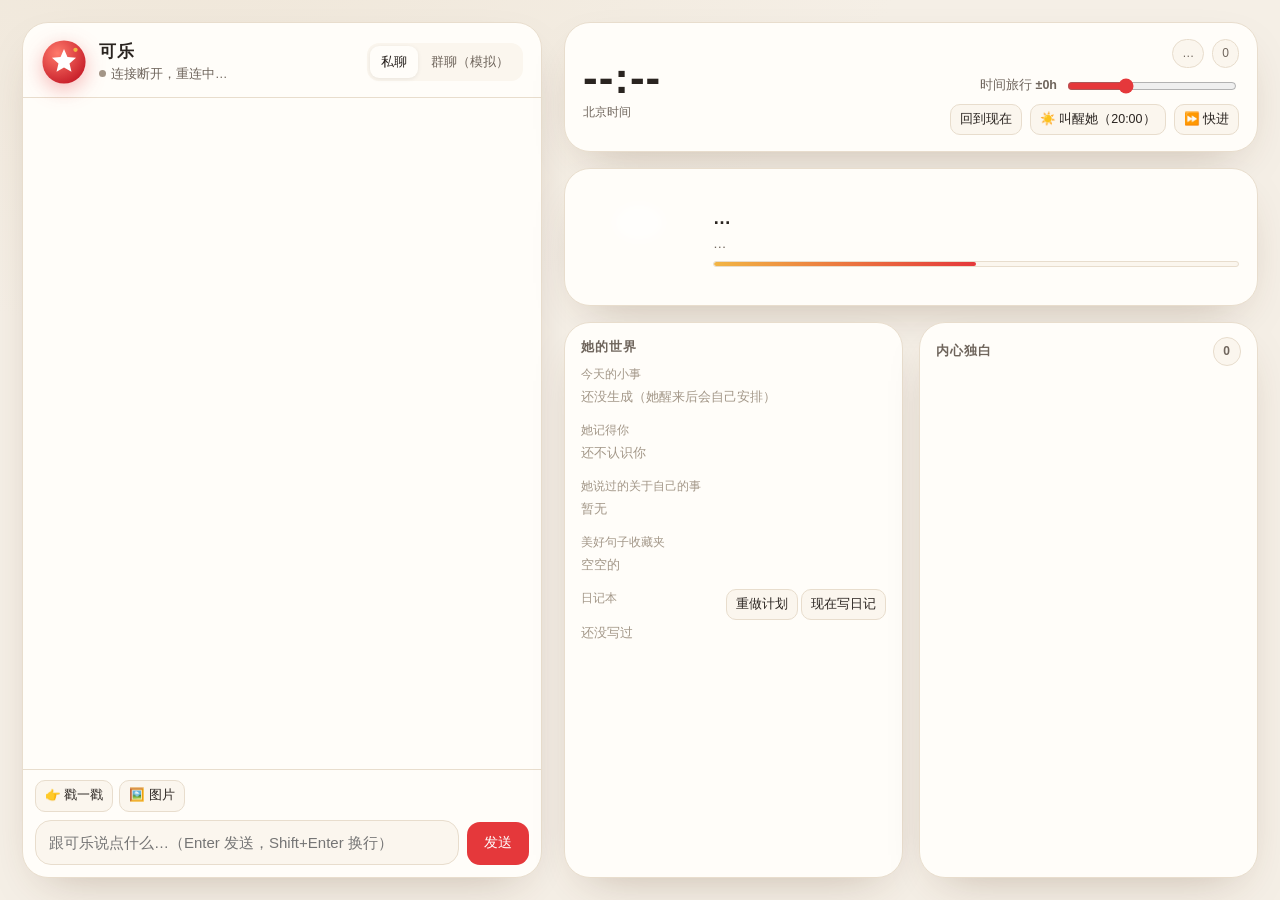
==== src/anima/web/static/index.html @ 24334f31 "DeepSeek as her default brain, a 模型提供商 panel, and the 考考她 persona exam Providers - catalog of 17 pre" ====
<!doctype html>
<html lang="zh-CN">
<head>
<meta charset="utf-8">
<meta name="viewport" content="width=device-width, initial-scale=1">
<title>可乐 · Anima</title>
<link rel="icon" href="data:image/svg+xml,%3Csvg xmlns='http://www.w3.org/2000/svg' viewBox='0 0 64 64'%3E%3Ccircle cx='32' cy='32' r='30' fill='%23e5383b'/%3E%3Cpath d='M32 15l4.6 10.6 11.4 1-8.7 7.6 2.7 11.3L32 39.6l-10 5.9 2.7-11.3-8.7-7.6 11.4-1z' fill='%23fff'/%3E%3C/svg%3E">
<style>
:root {
  --bg: #f5efe6; --bg2: #efe6d8; --panel: #fffdf9; --panel2: #fbf6ee; --ink: #2a2420; --ink2: #6f655c; --ink3: #a39788;
  --line: #e8ddcd; --cola: #e5383b; --cola2: #ff6b5b; --gold: #f2b544; --mint: #3fb68b; --sky: #5b7cfa;
  --her: #ffffff; --her-ink: #2a2420; --shadow: 0 18px 50px -24px rgba(80, 50, 20, .35);
  --mono: ui-monospace, "SF Mono", Menlo, monospace;
}
body.night {
  --bg: #0b0f22; --bg2: #11173a; --panel: #141a3a; --panel2: #1a2148; --ink: #eef0ff; --ink2: #aab0d6; --ink3: #6f76a8;
  --line: #262f5e; --her: #1f2754; --her-ink: #eef0ff; --shadow: 0 18px 60px -20px rgba(0, 0, 0, .7);
}
* { box-sizing: border-box; }
html, body { margin: 0; height: 100%; }
body {
  font: 15px/1.55 -apple-system, BlinkMacSystemFont, "PingFang SC", "Hiragino Sans GB", "Noto Sans SC", "Segoe UI", sans-serif;
  color: var(--ink); background: radial-gradient(1200px 700px at 15% -10%, var(--bg2), transparent 60%), var(--bg);
  transition: background .8s, color .4s; overflow: hidden;
}
#stars { position: fixed; inset: 0; pointer-events: none; opacity: 0; transition: opacity 1.2s; }
body.night #stars { opacity: 1; }
.star { position: absolute; width: 2px; height: 2px; border-radius: 50%; background: #fff; animation: twinkle 3.5s infinite ease-in-out; }
@keyframes twinkle { 0%, 100% { opacity: .15 } 50% { opacity: .9 } }

.app { position: relative; display: grid; grid-template-columns: minmax(360px, 520px) minmax(320px, 1fr); gap: 22px; height: 100%; padding: 22px; max-width: 1280px; margin: 0 auto; }
.card { background: var(--panel); border: 1px solid var(--line); border-radius: 26px; box-shadow: var(--shadow); transition: background .8s, border-color .8s; }

/* chat column */
.chat { display: flex; flex-direction: column; min-height: 0; overflow: hidden; }
.chat-head { display: flex; align-items: center; gap: 12px; padding: 16px 18px 12px; border-bottom: 1px solid var(--line); }
.avatar { position: relative; width: 46px; height: 46px; flex: none; }
.avatar svg { width: 100%; height: 100%; filter: drop-shadow(0 6px 10px rgba(229, 56, 59, .35)); }
.avatar .zzz { position: absolute; right: -10px; top: -12px; font-size: 13px; color: var(--ink3); display: none; animation: float 2.4s infinite; }
body.asleep .avatar .zzz { display: block; }
body.asleep .avatar svg { filter: grayscale(.4) brightness(.85); }
@keyframes float { 0% { transform: translateY(4px); opacity: 0 } 40% { opacity: 1 } 100% { transform: translateY(-8px); opacity: 0 } }
.wiggle { animation: wiggle .5s 2; }
@keyframes wiggle { 0%, 100% { transform: rotate(0) } 25% { transform: rotate(-12deg) } 75% { transform: rotate(12deg) } }
.who { flex: 1; min-width: 0; }
.who b { font-size: 17px; letter-spacing: .5px; }
.who small { display: block; color: var(--ink2); font-size: 12.5px; white-space: nowrap; overflow: hidden; text-overflow: ellipsis; }
.dot { display: inline-block; width: 7px; height: 7px; border-radius: 50%; margin-right: 5px; vertical-align: 1px; background: var(--mint); }
.dot.busy { background: var(--gold); } .dot.away { background: var(--ink3); } .dot.asleep { background: var(--sky); }
.tabs { display: flex; background: var(--panel2); border-radius: 12px; padding: 3px; gap: 2px; }
.tabs button { border: 0; background: transparent; color: var(--ink2); padding: 6px 11px; border-radius: 9px; font: inherit; font-size: 13px; cursor: pointer; }
.tabs button.on { background: var(--panel); color: var(--ink); box-shadow: 0 1px 4px rgba(0,0,0,.08); }

.msgs { flex: 1; overflow-y: auto; padding: 18px 16px 8px; scroll-behavior: smooth; }
.row { display: flex; margin: 3px 0; align-items: flex-end; gap: 8px; animation: pop .22s ease-out; }
@keyframes pop { from { transform: translateY(6px) scale(.98); opacity: 0 } to { transform: none; opacity: 1 } }
.row.me { justify-content: flex-end; }
.bubble { max-width: 78%; padding: 9px 13px; border-radius: 18px; white-space: pre-wrap; word-break: break-word; }
.row.her .bubble { background: var(--her); color: var(--her-ink); border: 1px solid var(--line); border-bottom-left-radius: 6px; }
.row.me .bubble { background: linear-gradient(135deg, var(--cola2), var(--cola)); color: #fff; border-bottom-right-radius: 6px; }
.bubble.sticker { background: none !important; border: 0 !important; font-size: 40px; line-height: 1.1; padding: 0 4px; }
.bubble .stk { font-size: 20px; margin-left: 2px; }
.bubble img { max-width: 220px; border-radius: 12px; display: block; margin-top: 4px; }
.speaker { font-size: 11.5px; color: var(--ink3); margin: 10px 4px 1px; text-align: right; }
.speaker.left { text-align: left; }
.voice { display: inline-flex; align-items: center; gap: 8px; cursor: pointer; user-select: none; }
.voice i { font-style: normal; display: inline-flex; gap: 2px; align-items: center; }
.voice i b { width: 3px; border-radius: 2px; background: currentColor; opacity: .6; }
.voice.playing i b { animation: eq .8s infinite ease-in-out; }
@keyframes eq { 50% { transform: scaleY(.4) } }
.voice small { opacity: .7; }
.sys { text-align: center; color: var(--ink3); font-size: 12px; margin: 10px 0; }
.sys.quiet { opacity: .75; font-style: italic; }
.read { text-align: right; font-size: 11px; color: var(--ink3); margin: 1px 4px 6px; }
.typing { display: none; padding: 0 16px 6px; }
.typing.on { display: flex; }
.typing .bubble { display: inline-flex; gap: 4px; padding: 12px 14px; }
.typing span { width: 7px; height: 7px; border-radius: 50%; background: var(--ink3); animation: bounce 1.2s infinite; }
.typing span:nth-child(2) { animation-delay: .15s } .typing span:nth-child(3) { animation-delay: .3s }
@keyframes bounce { 0%, 60%, 100% { transform: none; opacity: .5 } 30% { transform: translateY(-5px); opacity: 1 } }

.composer { border-top: 1px solid var(--line); padding: 10px 12px 12px; display: grid; gap: 8px; }
.composer .line { display: flex; gap: 8px; align-items: flex-end; }
textarea { flex: 1; resize: none; border: 1px solid var(--line); background: var(--panel2); color: var(--ink); border-radius: 16px; padding: 10px 13px; font: inherit; max-height: 120px; outline: none; }
textarea:focus { border-color: var(--cola); }
.btn { border: 1px solid var(--line); background: var(--panel2); color: var(--ink); border-radius: 13px; padding: 8px 12px; font: inherit; font-size: 13.5px; cursor: pointer; white-space: nowrap; transition: transform .1s, background .2s; }
.btn:hover { background: var(--bg2); } .btn:active { transform: scale(.96); }
.btn.primary { background: var(--cola); color: #fff; border-color: transparent; padding: 10px 16px; }
.btn.primary:hover { background: #d42f32; }
.btn.small { padding: 5px 9px; font-size: 12.5px; border-radius: 10px; }
.tools { display: flex; gap: 6px; align-items: center; flex-wrap: wrap; }
.tools input[type=text] { width: 92px; border: 1px solid var(--line); background: var(--panel2); color: var(--ink); border-radius: 10px; padding: 5px 9px; font: inherit; font-size: 12.5px; }
.preview { font-size: 12px; color: var(--ink2); }

/* inner world column */
.inner { display: grid; grid-template-rows: auto auto 1fr; gap: 16px; min-height: 0; }
.top { padding: 16px 18px; display: grid; grid-template-columns: auto 1fr; gap: 6px 18px; align-items: center; }
.clock { font: 600 44px/1 -apple-system, "SF Pro Display", sans-serif; letter-spacing: 1px; font-variant-numeric: tabular-nums; }
.clock small { display: block; font-size: 12px; font-weight: 400; color: var(--ink2); letter-spacing: 0; margin-top: 6px; }
.controls { display: grid; gap: 8px; justify-items: end; }
.controls .r { display: flex; gap: 8px; align-items: center; flex-wrap: wrap; justify-content: flex-end; }
input[type=range] { width: 170px; accent-color: var(--cola); }
.badge { font-size: 12px; padding: 4px 9px; border-radius: 999px; background: var(--panel2); border: 1px solid var(--line); color: var(--ink2); text-decoration: none; }
a.badge:hover { border-color: var(--cola); color: var(--ink); }
.badge.warn { color: #b25e00; border-color: #f1c58a; background: #fff4e0; }
body.night .badge.warn { color: #ffc56b; background: #3a2a10; border-color: #6a4a1a; }

.soul { padding: 16px 18px; display: grid; grid-template-columns: 112px 1fr; gap: 18px; align-items: center; }
.orb { width: 104px; height: 104px; border-radius: 50%; position: relative; animation: breathe 3s infinite ease-in-out; }
.orb::after { content: ""; position: absolute; inset: 18% 22% 46% 30%; border-radius: 50%; background: rgba(255,255,255,.55); filter: blur(6px); }
@keyframes breathe { 50% { transform: scale(1.05); } }
.facts h3 { margin: 0 0 2px; font-size: 18px; }
.facts p { margin: 2px 0; color: var(--ink2); font-size: 13.5px; }
.meter { height: 6px; background: var(--panel2); border-radius: 99px; overflow: hidden; margin: 6px 0 2px; border: 1px solid var(--line); }
.meter b { display: block; height: 100%; background: linear-gradient(90deg, var(--gold), var(--cola)); border-radius: 99px; transition: width .6s; }

.deep { display: grid; grid-template-columns: 1fr 1fr; gap: 16px; min-height: 0; }
.pane { padding: 14px 16px; min-height: 0; display: flex; flex-direction: column; }
.pane h4 { margin: 0 0 8px; font-size: 13px; letter-spacing: 1px; color: var(--ink2); font-weight: 600; display: flex; justify-content: space-between; align-items: center; }
.scroll { overflow-y: auto; min-height: 0; flex: 1; }
.section { margin-bottom: 14px; }
.section .label { font-size: 12px; color: var(--ink3); margin-bottom: 4px; }
.chips { display: flex; flex-wrap: wrap; gap: 6px; }
.chip { font-size: 12.5px; padding: 4px 9px; border-radius: 10px; background: var(--panel2); border: 1px solid var(--line); }
.empty { color: var(--ink3); font-size: 12.5px; }
.diary { font-size: 13px; color: var(--ink2); white-space: pre-wrap; border-left: 2px solid var(--gold); padding: 2px 0 2px 10px; margin: 6px 0 12px; }
.diary b { color: var(--ink); font-weight: 600; display: block; font-size: 12px; margin-bottom: 2px; }
.log { font: 12px/1.5 var(--mono); }
.log .e { padding: 5px 0; border-bottom: 1px dashed var(--line); color: var(--ink2); word-break: break-word; }
.log .e time { color: var(--ink3); margin-right: 6px; }
.log .e.reply { color: var(--ink); } .log .e.error { color: var(--cola); } .log .e.tool { color: var(--sky); }
.log details summary { cursor: pointer; } .log pre { white-space: pre-wrap; margin: 6px 0 0; padding: 8px; background: var(--panel2); border-radius: 8px; font-size: 11.5px; }

@media (max-width: 900px) {
  body { overflow: auto; }
  .app { grid-template-columns: 1fr; height: auto; padding: 16px; }
  .chat { height: 78vh; }
  .deep { grid-template-columns: 1fr; }
  .pane { max-height: 60vh; }
  .top { grid-template-columns: 1fr; } .controls { justify-items: start; } .controls .r { justify-content: flex-start; }
}
</style>
</head>
<body>
<div id="stars"></div>
<div class="app">
  <section class="card chat">
    <header class="chat-head">
      <div class="avatar" id="avatar">
        <svg viewBox="0 0 64 64" aria-hidden="true">
          <defs><radialGradient id="g" cx="35%" cy="30%" r="75%"><stop offset="0" stop-color="#ff7a6b"/><stop offset="1" stop-color="#c81f2a"/></radialGradient></defs>
          <circle cx="32" cy="32" r="30" fill="url(#g)"/>
          <path d="M32 14l4.8 11 11.9 1.1-9 7.9 2.7 11.7L32 39.6l-10.4 6.1 2.7-11.7-9-7.9 11.9-1.1z" fill="#fff"/>
          <circle cx="48" cy="15" r="3" fill="#f2b544"/>
        </svg>
        <span class="zzz">z z</span>
      </div>
      <div class="who"><b id="herName">可乐</b><small id="status"><span class="dot"></span>连接中…</small></div>
      <div class="tabs"><button id="tabPrivate" class="on">私聊</button><button id="tabGroup">群聊（模拟）</button></div>
    </header>
    <div class="msgs" id="msgs"></div>
    <div class="typing" id="typing"><div class="bubble" style="background:var(--her);border:1px solid var(--line)"><span></span><span></span><span></span></div></div>
    <div class="composer">
      <div class="tools">
        <button class="btn small" id="poke" title="戳一戳">👉 戳一戳</button>
        <label class="btn small" title="发一张图">🖼️ 图片<input type="file" id="file" accept="image/*" hidden></label>
        <span id="speakerBox" style="display:none">以 <input type="text" id="speaker" value="小鱼"> 的身份说话</span>
        <span class="preview" id="preview"></span>
      </div>
      <div class="line">
        <textarea id="input" rows="1" placeholder="跟可乐说点什么…（Enter 发送，Shift+Enter 换行）"></textarea>
        <button class="btn primary" id="send">发送</button>
      </div>
    </div>
  </section>

  <section class="inner">
    <div class="card top">
      <div class="clock" id="clock">--:--<small id="date">北京时间</small></div>
      <div class="controls">
        <div class="r"><a class="badge" id="model" href="/providers" title="模型提供商">…</a><span class="badge" id="cost">0</span></div>
        <div class="r">
          <label style="font-size:12.5px;color:var(--ink2)">时间旅行 <b id="offLabel">±0h</b></label>
          <input type="range" id="offset" min="-12" max="24" step="0.5" value="0">
        </div>
        <div class="r">
          <button class="btn small" id="now">回到现在</button>
          <button class="btn small" id="wake">☀️ 叫醒她（20:00）</button>
          <button class="btn small" id="fast">⏩ 快进</button>
        </div>
      </div>
    </div>

    <div class="card soul">
      <div class="orb" id="orb"></div>
      <div class="facts">
        <h3 id="moodLabel">…</h3>
        <p id="activity">…</p>
        <div class="meter"><b id="energy" style="width:50%"></b></div>
        <p style="font-size:12px" id="moodText"></p>
      </div>
    </div>

    <div class="deep">
      <div class="card pane">
        <h4>她的世界</h4>
        <div class="scroll">
          <div class="section"><div class="label">今天的小事</div><div id="plan" class="empty">还没生成（她醒来后会自己安排）</div></div>
          <div class="section"><div class="label">她记得你</div><div id="you" class="chips"><span class="empty">还不认识你</span></div></div>
          <div class="section"><div class="label">她说过的关于自己的事</div><div id="selfFacts" class="chips"><span class="empty">暂无</span></div></div>
          <div class="section"><div class="label">美好句子收藏夹</div><div id="treasures" class="empty">空空的</div></div>
          <div class="section"><div class="label" style="display:flex;justify-content:space-between">日记本 <span><button class="btn small" id="plan-btn">重做计划</button> <button class="btn small" id="diary-btn">现在写日记</button></span></div><div id="diaries" class="empty">还没写过</div></div>
        </div>
      </div>
      <div class="card pane">
        <h4>内心独白 <span class="badge" id="traceCount">0</span></h4>
        <div class="scroll log" id="log"></div>
      </div>
    </div>
  </section>
</div>

<script>
const $ = (id) => document.getElementById(id);
const S = { ws: null, state: null, chats: {}, mode: "private", msgs: {}, typing: {}, read: {}, image: null, traces: 0 };
const AV = { active: "在线", busy: "在忙", away: "不在手机旁", asleep: "睡着了" };

// starfield for the night theme
(() => { const box = $("stars"); for (let i = 0; i < 90; i++) { const s = document.createElement("i"); s.className = "star";
  s.style.left = Math.random() * 100 + "%"; s.style.top = Math.random() * 100 + "%"; s.style.animationDelay = (Math.random() * 3.5) + "s";
  if (Math.random() < .15) { s.style.width = s.style.height = "3px"; } box.appendChild(s); } })();

const chatKey = () => S.chats[S.mode];
const list = (key) => (S.msgs[key] = S.msgs[key] || []);
const esc = (t) => (t ?? "").replace(/[&<>]/g, (c) => ({ "&": "&amp;", "<": "&lt;", ">": "&gt;" }[c]));
const clock = (ts) => new Date(ts * 1000).toLocaleTimeString("zh-CN", { hour: "2-digit", minute: "2-digit", second: "2-digit" });

function connect() {
  const ws = new WebSocket(`${location.protocol === "https:" ? "wss" : "ws"}://${location.host}/ws`);
  S.ws = ws;
  ws.onmessage = (e) => handle(JSON.parse(e.data));
  ws.onclose = () => { $("status").innerHTML = '<span class="dot away"></span>连接断开，重连中…'; setTimeout(connect, 1500); };
}
const send = (obj) => S.ws && S.ws.readyState === 1 && S.ws.send(JSON.stringify(obj));

function handle(m) {
  if (m.type === "hello") {
    S.chats = m.chats; S.msgs = {};
    for (const [key, rows] of Object.entries(m.history)) for (const r of rows)
      list(key).push(r.self ? { who: "her", segments: r.segments, voice: r.voice, id: r.id } : { who: "me", speaker: r.speaker, text: r.text, id: r.id });
    $("log").innerHTML = ""; S.traces = 0; (m.traces || []).forEach(trace);
    applyState(m.state); render();
  } else if (m.type === "state") { applyState(m.state); }
  else if (m.type === "user_message") { list(m.chat).push({ who: "me", speaker: m.speaker, text: m.text, kind: m.kind, image: m.image, id: m.id }); render(); }
  else if (m.type === "bubble") { S.typing[m.chat] = false; list(m.chat).push({ who: "her", segments: m.segments, voice: m.voice, voice_url: m.voice_url, id: m.id }); render(); }
  else if (m.type === "typing") { S.typing[m.chat] = m.on; renderTyping(); }
  else if (m.type === "read") { S.read[m.chat] = m.id; render(); }
  else if (m.type === "poke") { list(m.chat).push({ who: "sys", text: `${S.state?.name || "她"} 戳了戳你` }); render(); $("avatar").classList.remove("wiggle"); void $("avatar").offsetWidth; $("avatar").classList.add("wiggle"); }
  else if (m.type === "trace") { trace(m); }
}

function applyState(st) {
  S.state = st;
  document.body.classList.toggle("night", st.night);
  document.body.classList.toggle("asleep", st.life.availability === "asleep");
  $("herName").textContent = st.name;
  $("clock").innerHTML = `${st.time}<small>${st.date.split(" ").slice(0, 2).join(" ")} · 北京时间${st.part}</small>`;
  $("status").innerHTML = `<span class="dot ${st.life.availability}"></span>${AV[st.life.availability]} · ${esc(st.life.activity)}`;
  $("activity").textContent = st.life.activity;
  $("energy").style.width = Math.round(st.life.energy * 100) + "%";
  $("moodLabel").textContent = st.mood.label;
  $("moodText").textContent = `精力 ${Math.round(st.life.energy * 100)}% · ${st.mood.text}`;
  const v = st.mood.valence, a = st.mood.arousal;
  const hue = v >= 0 ? (280 + v * 105) % 360 : 280 + v * 60, sat = 45 + a * 45;
  $("orb").style.background = `radial-gradient(circle at 35% 30%, hsl(${hue} ${sat}% 78%), hsl(${hue} ${sat}% 52%) 60%, hsl(${(hue + 25) % 360} ${sat}% 34%))`;
  $("orb").style.boxShadow = `0 0 ${20 + a * 40}px hsl(${hue} ${sat}% 60% / .55)`;
  $("orb").style.animationDuration = (4.2 - a * 2.6).toFixed(2) + "s";
  $("model").textContent = st.llm.demo ? `⚙︎ 演示模式 · ${st.llm.note || "还没接上模型"} → 去接入` : `⚙︎ ${st.llm.provider} · ${st.llm.model}`;
  $("model").classList.toggle("warn", st.llm.demo);
  $("cost").textContent = `本次运行 ${st.cost}`;
  $("offset").value = st.offset_hours; $("offLabel").textContent = (st.offset_hours > 0 ? "+" : st.offset_hours < 0 ? "" : "±") + st.offset_hours + "h";
  $("fast").textContent = st.fast ? "🐢 真人节奏" : "⏩ 快进";
  $("plan").className = st.plan ? "" : "empty"; $("plan").textContent = st.plan || "还没生成（她醒来后会自己安排）";
  $("you").innerHTML = st.you ? [`<span class="chip">她叫你「${esc(st.you.call)}」</span>`, `<span class="chip">好感 ${st.you.affinity}</span>`, `<span class="chip">聊了 ${st.you.messages} 句</span>`, ...st.you.facts.map((f) => `<span class="chip">${esc(f)}</span>`)].join("") : '<span class="empty">还不认识你</span>';
  $("selfFacts").innerHTML = st.self_facts.length ? st.self_facts.map((f) => `<span class="chip">${esc(f)}</span>`).join("") : '<span class="empty">暂无</span>';
  $("treasures").className = st.treasures.length ? "" : "empty";
  $("treasures").innerHTML = st.treasures.length ? st.treasures.map((t) => `<div class="diary"><b>${esc(t.user_name || "某位网友")}</b>${esc(t.text)}</div>`).join("") : "空空的";
  $("diaries").className = st.diaries.length ? "" : "empty";
  $("diaries").innerHTML = st.diaries.length ? st.diaries.map((d) => `<div class="diary"><b>${d.date}</b>${esc(d.content)}</div>`).join("") : "还没写过";
  $("input").placeholder = st.life.availability === "asleep" ? "她睡着了，醒来才会看到（可以先叫醒她）" : `跟${st.name}说点什么…（Enter 发送，Shift+Enter 换行）`;
}

function segHtml(segs) {
  const onlySticker = segs.length && segs.every((s) => s.type === "sticker");
  if (onlySticker) return { cls: "sticker", html: segs.map((s) => esc(s.value)).join("") };
  return { cls: "", html: segs.map((s) => s.type === "sticker" ? `<span class="stk">${esc(s.value)}</span>` : esc(s.value)).join("") };
}

function render() {
  const key = chatKey(), box = $("msgs"), items = list(key);
  const lastMine = [...items].reverse().find((i) => i.who === "me");
  let html = "", lastSpeaker = null;
  for (const it of items) {
    if (it.who === "sys") { html += `<div class="sys ${it.quiet ? "quiet" : ""}">${esc(it.text)}</div>`; lastSpeaker = null; continue; }
    if (it.who === "me") {
      if (S.mode === "group" && it.speaker !== lastSpeaker) html += `<div class="speaker">${esc(it.speaker)}</div>`;
      lastSpeaker = it.speaker;
      if (it.kind === "poke") { html += `<div class="sys">${esc(it.speaker)} 戳了戳 ${esc(S.state?.name || "她")}</div>`; continue; }
      const img = it.image ? `<img src="${it.image}">` : "";
      html += `<div class="row me"><div class="bubble">${esc(it.text)}${img}</div></div>`;
      if (lastMine && it.id === lastMine.id && S.read[key] === it.id) html += `<div class="read">已读</div>`;
    } else {
      if (S.mode === "group" && lastSpeaker !== "__her") html += `<div class="speaker left">${esc(S.state?.name || "可乐")}</div>`;
      lastSpeaker = "__her";
      if (it.voice) {
        const bars = Array.from({ length: Math.min(14, 4 + Math.round(it.voice.length / 2)) }, (_, i) => `<b style="height:${6 + ((i * 7) % 11)}px"></b>`).join("");
        html += `<div class="row her"><div class="bubble voice" data-url="${it.voice_url || ""}" data-text="${esc(it.voice)}" title="${esc(it.voice)}">▶ <i>${bars}</i><small>${Math.max(1, Math.round(it.voice.length / 4))}″</small></div></div>`;
      } else {
        const s = segHtml(it.segments || []);
        html += `<div class="row her"><div class="bubble ${s.cls}">${s.html}</div></div>`;
      }
    }
  }
  box.innerHTML = html || `<div class="sys">${S.mode === "group" ? "这是一个模拟群聊：换个名字发言，看看她什么时候会插话。@可乐 一定会回。" : "打个招呼吧"}</div>`;
  box.querySelectorAll(".voice").forEach((el) => el.onclick = () => play(el));
  renderTyping(); box.scrollTop = box.scrollHeight;
}
function renderTyping() { $("typing").classList.toggle("on", !!S.typing[chatKey()]); $("msgs").scrollTop = $("msgs").scrollHeight; }

function play(el) {
  if (el.dataset.url) { const a = new Audio(el.dataset.url); el.classList.add("playing"); a.onended = () => el.classList.remove("playing"); a.play(); }
  else { el.querySelector("small").textContent = el.dataset.text; }
}

const ACT = { reply: "回复", ignore: "不说话", defer: "等醒来再说" };
function trace(t) {
  const k = t.kind; let line = null, cls = "";
  if (k === "incoming") line = `📩 ${t.sender}: ${t.text}`;
  else if (k === "decision") { line = `🧭 ${ACT[t.act] || t.act} · ${t.reason}${t.score ? ` · p=${t.score}` : ""}${t.tags?.length ? ` · ${t.tags.join(" ")}` : ""}`;
    if (t.chat === S.chats.group && t.act === "ignore") { list(t.chat).push({ who: "sys", quiet: true, text: `（${S.state?.name || "她"}看了一眼，${t.reason}）` }); render(); }
    if (t.act === "defer") { list(t.chat).push({ who: "sys", quiet: true, text: `（${S.state?.name || "她"}睡着了，醒来会看到）` }); render(); } }
  else if (k === "thinking") line = `<details><summary>🫧 正在组织语言… 看她此刻的背景</summary><pre>${esc(t.dynamic)}</pre></details>`;
  else if (k === "tool") { line = `🔧 ${t.name} ${esc(JSON.stringify(t.input))}`; cls = "tool"; }
  else if (k === "tool_result") { line = `↳ ${esc(String(t.output).slice(0, 220))}`; cls = "tool"; }
  else if (k === "reply") { line = `💬 ${t.bubbles.length} 条消息${t.moods?.length ? " · 情绪 " + t.moods.join(",") : ""}${t.tools?.length ? " · 用了 " + t.tools.join(",") : ""} · ${t.provider || ""} ${t.model}${t.cost ? ` · ${t.currency === "USD" ? "$" : "¥"}${t.cost}` : ""}`; cls = "reply"; }
  else if (k === "guard") line = `🛡️ 拦下了一句（${t.category}）`;
  else if (k === "error") { line = `⚠️ ${esc(t.error)}`; cls = "error"; }
  else if (k === "reflect") line = `🧠 整理记忆：读了 ${t.messages} 条，记住 ${t.saved} 件事`;
  else if (k === "plan") line = `📅 安排了今天：${esc(t.plan)}`;
  else if (k === "diary") line = `📔 写了日记`;
  else if (k === "wake") line = `☀️ 醒了`;
  else if (k === "initiative") line = `🙋 主动开口：${esc(t.instruction)}`;
  else if (k === "rate_limited") line = `⏳ 发得太快，先停一下`;
  if (!line) return;
  const div = document.createElement("div"); div.className = "e " + cls;
  div.innerHTML = `<time>${clock(t.ts)}</time>${k === "thinking" ? line : (k === "incoming" || k === "decision" ? esc(line) : line)}`;
  const log = $("log"); log.prepend(div); while (log.children.length > 150) log.lastChild.remove();
  $("traceCount").textContent = ++S.traces;
}

function submit() {
  const text = $("input").value.trim();
  if (!text && !S.image) return;
  send({ type: "say", text, mode: S.mode, speaker: S.mode === "group" ? ($("speaker").value || "小鱼") : "你", image: S.image });
  $("input").value = ""; S.image = null; $("preview").textContent = ""; autosize();
}
function autosize() { const t = $("input"); t.style.height = "auto"; t.style.height = Math.min(120, t.scrollHeight) + "px"; }
function setMode(mode) { S.mode = mode; $("tabPrivate").classList.toggle("on", mode === "private"); $("tabGroup").classList.toggle("on", mode === "group"); $("speakerBox").style.display = mode === "group" ? "" : "none"; render(); }

$("send").onclick = submit;
$("input").addEventListener("keydown", (e) => { if (e.key === "Enter" && !e.shiftKey && !e.isComposing) { e.preventDefault(); submit(); } });
$("input").addEventListener("input", autosize);
$("poke").onclick = () => send({ type: "poke", mode: S.mode, speaker: S.mode === "group" ? ($("speaker").value || "小鱼") : "你" });
$("file").onchange = (e) => { const f = e.target.files[0]; if (!f) return; const r = new FileReader(); r.onload = () => { S.image = r.result; $("preview").textContent = "已附图：" + f.name; }; r.readAsDataURL(f); };
$("tabPrivate").onclick = () => setMode("private"); $("tabGroup").onclick = () => setMode("group");
$("offset").oninput = (e) => { $("offLabel").textContent = e.target.value + "h"; };
$("offset").onchange = (e) => send({ type: "clock", hours: parseFloat(e.target.value) });
$("now").onclick = () => send({ type: "clock", hours: 0 });
$("wake").onclick = () => send({ type: "wake", hour: 20 });
$("fast").onclick = () => send({ type: "fast", on: !S.state?.fast });
$("diary-btn").onclick = () => send({ type: "diary" });
$("plan-btn").onclick = () => send({ type: "plan" });
connect();
</script>
</body>
</html>
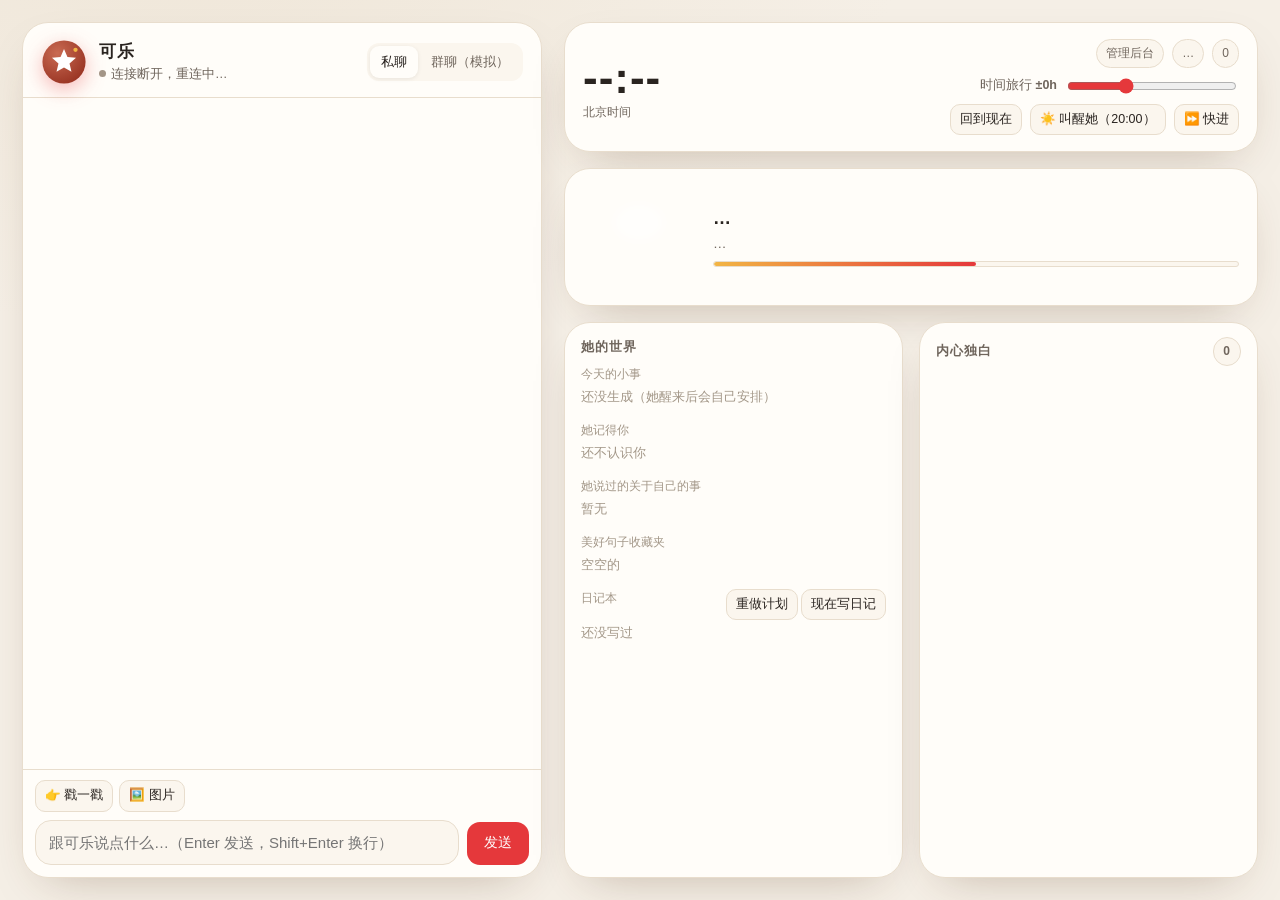
==== commit 5ce4a852: "Complete Claudette: owner console, relationships, 世界书, 表情包, recall, MCP plugins, 山水 UI Audit in docs" ====
--- a/src/anima/web/static/index.html
+++ b/src/anima/web/static/index.html
@@ -21,7 +21,7 @@
 body {
   font: 15px/1.55 -apple-system, BlinkMacSystemFont, "PingFang SC", "Hiragino Sans GB", "Noto Sans SC", "Segoe UI", sans-serif;
   color: var(--ink); background: radial-gradient(1200px 700px at 15% -10%, var(--bg2), transparent 60%), var(--bg);
-  transition: background .8s, color .4s; overflow: hidden;
+  overflow: hidden;
 }
 #stars { position: fixed; inset: 0; pointer-events: none; opacity: 0; transition: opacity 1.2s; }
 body.night #stars { opacity: 1; }
@@ -29,7 +29,7 @@
 @keyframes twinkle { 0%, 100% { opacity: .15 } 50% { opacity: .9 } }
 
 .app { position: relative; display: grid; grid-template-columns: minmax(360px, 520px) minmax(320px, 1fr); gap: 22px; height: 100%; padding: 22px; max-width: 1280px; margin: 0 auto; }
-.card { background: var(--panel); border: 1px solid var(--line); border-radius: 26px; box-shadow: var(--shadow); transition: background .8s, border-color .8s; }
+.card { background: var(--panel); border: 1px solid var(--line); border-radius: 26px; box-shadow: var(--shadow); }
 
 /* chat column */
 .chat { display: flex; flex-direction: column; min-height: 0; overflow: hidden; }
@@ -83,7 +83,7 @@
 .composer .line { display: flex; gap: 8px; align-items: flex-end; }
 textarea { flex: 1; resize: none; border: 1px solid var(--line); background: var(--panel2); color: var(--ink); border-radius: 16px; padding: 10px 13px; font: inherit; max-height: 120px; outline: none; }
 textarea:focus { border-color: var(--cola); }
-.btn { border: 1px solid var(--line); background: var(--panel2); color: var(--ink); border-radius: 13px; padding: 8px 12px; font: inherit; font-size: 13.5px; cursor: pointer; white-space: nowrap; transition: transform .1s, background .2s; }
+.btn { border: 1px solid var(--line); background: var(--panel2); color: var(--ink); border-radius: 13px; padding: 8px 12px; font: inherit; font-size: 13.5px; cursor: pointer; white-space: nowrap; transition: transform .1s; }
 .btn:hover { background: var(--bg2); } .btn:active { transform: scale(.96); }
 .btn.primary { background: var(--cola); color: #fff; border-color: transparent; padding: 10px 16px; }
 .btn.primary:hover { background: #d42f32; }
@@ -140,6 +140,7 @@
   .top { grid-template-columns: 1fr; } .controls { justify-items: start; } .controls .r { justify-content: flex-start; }
 }
 </style>
+<link rel="stylesheet" href="/static/theme.css?v=5">
 </head>
 <body>
 <div id="stars"></div>
@@ -148,7 +149,7 @@
     <header class="chat-head">
       <div class="avatar" id="avatar">
         <svg viewBox="0 0 64 64" aria-hidden="true">
-          <defs><radialGradient id="g" cx="35%" cy="30%" r="75%"><stop offset="0" stop-color="#ff7a6b"/><stop offset="1" stop-color="#c81f2a"/></radialGradient></defs>
+          <defs><radialGradient id="g" cx="35%" cy="30%" r="75%"><stop offset="0" stop-color="#c96a52"/><stop offset="1" stop-color="#9a3524"/></radialGradient></defs>
           <circle cx="32" cy="32" r="30" fill="url(#g)"/>
           <path d="M32 14l4.8 11 11.9 1.1-9 7.9 2.7 11.7L32 39.6l-10.4 6.1 2.7-11.7-9-7.9 11.9-1.1z" fill="#fff"/>
           <circle cx="48" cy="15" r="3" fill="#f2b544"/>
@@ -178,7 +179,7 @@
     <div class="card top">
       <div class="clock" id="clock">--:--<small id="date">北京时间</small></div>
       <div class="controls">
-        <div class="r"><a class="badge" id="model" href="/providers" title="模型提供商">…</a><span class="badge" id="cost">0</span></div>
+        <div class="r"><a class="badge" href="/console">管理后台</a><a class="badge" id="model" href="/providers" title="模型提供商">…</a><span class="badge" id="cost">0</span></div>
         <div class="r">
           <label style="font-size:12.5px;color:var(--ink2)">时间旅行 <b id="offLabel">±0h</b></label>
           <input type="range" id="offset" min="-12" max="24" step="0.5" value="0">
@@ -262,6 +263,8 @@
 function applyState(st) {
   S.state = st;
   document.body.classList.toggle("night", st.night);
+  document.documentElement.classList.toggle("night", st.night);  // her Beijing clock, not the OS, sets day/night
+  document.documentElement.classList.toggle("day", !st.night);
   document.body.classList.toggle("asleep", st.life.availability === "asleep");
   $("herName").textContent = st.name;
   $("clock").innerHTML = `${st.time}<small>${st.date.split(" ").slice(0, 2).join(" ")} · 北京时间${st.part}</small>`;
@@ -271,11 +274,12 @@
   $("moodLabel").textContent = st.mood.label;
   $("moodText").textContent = `精力 ${Math.round(st.life.energy * 100)}% · ${st.mood.text}`;
   const v = st.mood.valence, a = st.mood.arousal;
-  const hue = v >= 0 ? (280 + v * 105) % 360 : 280 + v * 60, sat = 45 + a * 45;
-  $("orb").style.background = `radial-gradient(circle at 35% 30%, hsl(${hue} ${sat}% 78%), hsl(${hue} ${sat}% 52%) 60%, hsl(${(hue + 25) % 360} ${sat}% 34%))`;
-  $("orb").style.boxShadow = `0 0 ${20 + a * 40}px hsl(${hue} ${sat}% 60% / .55)`;
+  // ink-wash orb: slate when low, 青绿 when calm, vermilion warmth when happy
+  const hue = v >= 0 ? 165 - v * 150 : 165 + -v * 45, sat = 22 + a * 30;
+  $("orb").style.background = `radial-gradient(circle at 36% 30%, hsl(${hue} ${sat}% 88%), hsl(${hue} ${sat}% 62%) 58%, hsl(${hue} ${sat + 6}% 38%))`;
+  $("orb").style.boxShadow = `0 18px 40px -18px hsl(${hue} ${sat}% 30% / .55)`;
   $("orb").style.animationDuration = (4.2 - a * 2.6).toFixed(2) + "s";
-  $("model").textContent = st.llm.demo ? `⚙︎ 演示模式 · ${st.llm.note || "还没接上模型"} → 去接入` : `⚙︎ ${st.llm.provider} · ${st.llm.model}`;
+  $("model").textContent = st.llm.demo ? `演示模式 · ${st.llm.note || "还没接上模型"} → 去接入` : `${st.llm.provider} · ${st.llm.model}`;
   $("model").classList.toggle("warn", st.llm.demo);
   $("cost").textContent = `本次运行 ${st.cost}`;
   $("offset").value = st.offset_hours; $("offLabel").textContent = (st.offset_hours > 0 ? "+" : st.offset_hours < 0 ? "" : "±") + st.offset_hours + "h";
@@ -291,9 +295,10 @@
 }
 
 function segHtml(segs) {
+  if (segs.length && segs.every((s) => s.type === "image")) return { cls: "sticker", html: segs.map((s) => `<img src="${esc(s.value)}" style="max-width:140px;border-radius:10px">`).join("") };
   const onlySticker = segs.length && segs.every((s) => s.type === "sticker");
   if (onlySticker) return { cls: "sticker", html: segs.map((s) => esc(s.value)).join("") };
-  return { cls: "", html: segs.map((s) => s.type === "sticker" ? `<span class="stk">${esc(s.value)}</span>` : esc(s.value)).join("") };
+  return { cls: "", html: segs.map((s) => s.type === "sticker" ? `<span class="stk">${esc(s.value)}</span>` : s.type === "image" ? `<img src="${esc(s.value)}">` : esc(s.value)).join("") };
 }
 
 function render() {
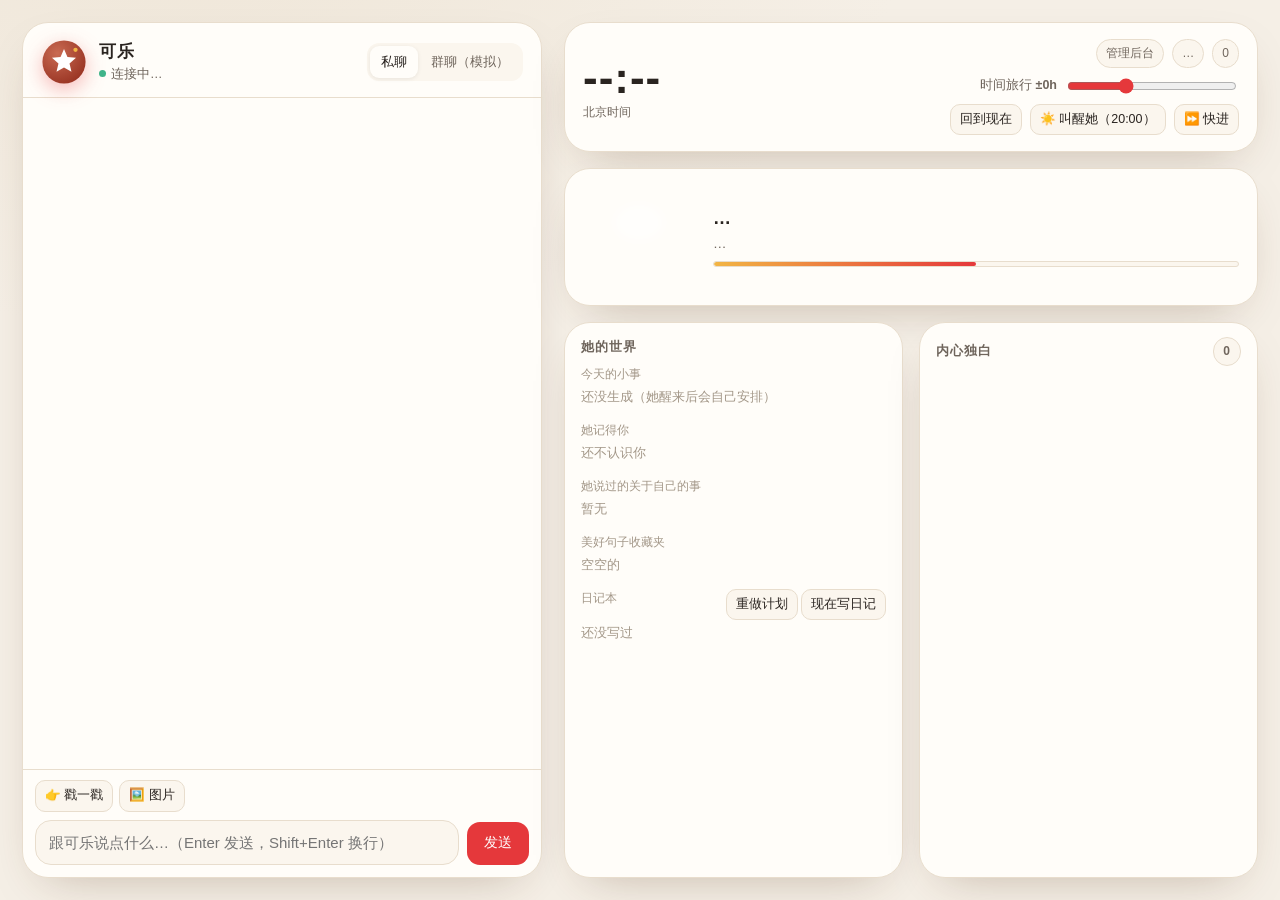
==== commit 14283436: "Add a 中 / EN language toggle to every web page Shared static/i18n.js: Chinese is the source text, t(" ====
--- a/src/anima/web/static/index.html
+++ b/src/anima/web/static/index.html
@@ -140,7 +140,7 @@
   .top { grid-template-columns: 1fr; } .controls { justify-items: start; } .controls .r { justify-content: flex-start; }
 }
 </style>
-<link rel="stylesheet" href="/static/theme.css?v=5">
+<link rel="stylesheet" href="/static/theme.css?v=7">
 </head>
 <body>
 <div id="stars"></div>
@@ -159,13 +159,13 @@
       <div class="who"><b id="herName">可乐</b><small id="status"><span class="dot"></span>连接中…</small></div>
       <div class="tabs"><button id="tabPrivate" class="on">私聊</button><button id="tabGroup">群聊（模拟）</button></div>
     </header>
-    <div class="msgs" id="msgs"></div>
+    <div class="msgs" id="msgs" data-i18n-skip></div>
     <div class="typing" id="typing"><div class="bubble" style="background:var(--her);border:1px solid var(--line)"><span></span><span></span><span></span></div></div>
     <div class="composer">
       <div class="tools">
         <button class="btn small" id="poke" title="戳一戳">👉 戳一戳</button>
         <label class="btn small" title="发一张图">🖼️ 图片<input type="file" id="file" accept="image/*" hidden></label>
-        <span id="speakerBox" style="display:none">以 <input type="text" id="speaker" value="小鱼"> 的身份说话</span>
+        <span id="speakerBox" style="display:none"><span>以</span> <input type="text" id="speaker" value="小鱼"> <span>的身份说话</span></span>
         <span class="preview" id="preview"></span>
       </div>
       <div class="line">
@@ -179,7 +179,7 @@
     <div class="card top">
       <div class="clock" id="clock">--:--<small id="date">北京时间</small></div>
       <div class="controls">
-        <div class="r"><a class="badge" href="/console">管理后台</a><a class="badge" id="model" href="/providers" title="模型提供商">…</a><span class="badge" id="cost">0</span></div>
+        <div class="r" data-lang-slot><a class="badge" href="/console">管理后台</a><a class="badge" id="model" href="/providers" title="模型提供商">…</a><span class="badge" id="cost">0</span></div>
         <div class="r">
           <label style="font-size:12.5px;color:var(--ink2)">时间旅行 <b id="offLabel">±0h</b></label>
           <input type="range" id="offset" min="-12" max="24" step="0.5" value="0">
@@ -221,9 +221,10 @@
   </section>
 </div>
 
+<script src="/static/i18n.js?v=2"></script>
 <script>
 const $ = (id) => document.getElementById(id);
-const S = { ws: null, state: null, chats: {}, mode: "private", msgs: {}, typing: {}, read: {}, image: null, traces: 0 };
+const S = { ws: null, state: null, chats: {}, mode: "private", msgs: {}, typing: {}, read: {}, image: null, imageName: "", traces: 0, traceList: [] };
 const AV = { active: "在线", busy: "在忙", away: "不在手机旁", asleep: "睡着了" };
 
 // starfield for the night theme
@@ -233,30 +234,43 @@
 
 const chatKey = () => S.chats[S.mode];
 const list = (key) => (S.msgs[key] = S.msgs[key] || []);
-const esc = (t) => (t ?? "").replace(/[&<>]/g, (c) => ({ "&": "&amp;", "<": "&lt;", ">": "&gt;" }[c]));
+const esc = (s) => (s ?? "").replace(/[&<>]/g, (c) => ({ "&": "&amp;", "<": "&lt;", ">": "&gt;" }[c]));
 const clock = (ts) => new Date(ts * 1000).toLocaleTimeString("zh-CN", { hour: "2-digit", minute: "2-digit", second: "2-digit" });
+const herName = () => S.state?.name || t("她");
+// "2026年10月26日 周一 09:30" from her Beijing clock → "10月26日 周一" or "Mon, Oct 26"
+function dateLabel(d) {
+  const m = /(\d+)年(\d+)月(\d+)日/.exec(d);
+  if (I18N.lang === "zh" || !m) return d.split(" ").slice(0, 2).join(" ");
+  return new Date(Date.UTC(+m[1], m[2] - 1, +m[3])).toLocaleDateString("en-US", { weekday: "short", month: "short", day: "numeric", timeZone: "UTC" });
+}
+function moodText(st) {
+  if (I18N.lang === "zh") return st.mood.text;
+  const e = st.life.energy, vigor = e < .25 ? "困得睁不开眼" : e < .5 ? "精力一般" : e < .75 ? "挺有精神" : "精力充沛";
+  const recent = (st.mood.recent || []).slice(-3);
+  return `${tr(st.mood.label)}, ${t(vigor)}${recent.length ? ` · ${t("刚刚的情绪")}: ${recent.join(", ")}` : ""}`;
+}
 
 function connect() {
   const ws = new WebSocket(`${location.protocol === "https:" ? "wss" : "ws"}://${location.host}/ws`);
   S.ws = ws;
   ws.onmessage = (e) => handle(JSON.parse(e.data));
-  ws.onclose = () => { $("status").innerHTML = '<span class="dot away"></span>连接断开，重连中…'; setTimeout(connect, 1500); };
+  ws.onclose = () => { S.offline = true; $("status").innerHTML = `<span class="dot away"></span>${t("连接断开，重连中…")}`; setTimeout(connect, 1500); };
 }
 const send = (obj) => S.ws && S.ws.readyState === 1 && S.ws.send(JSON.stringify(obj));
 
 function handle(m) {
   if (m.type === "hello") {
-    S.chats = m.chats; S.msgs = {};
+    S.offline = false; S.chats = m.chats; S.msgs = {};
     for (const [key, rows] of Object.entries(m.history)) for (const r of rows)
       list(key).push(r.self ? { who: "her", segments: r.segments, voice: r.voice, id: r.id } : { who: "me", speaker: r.speaker, text: r.text, id: r.id });
-    $("log").innerHTML = ""; S.traces = 0; (m.traces || []).forEach(trace);
+    $("log").innerHTML = ""; S.traces = 0; S.traceList = []; (m.traces || []).forEach(trace);
     applyState(m.state); render();
   } else if (m.type === "state") { applyState(m.state); }
   else if (m.type === "user_message") { list(m.chat).push({ who: "me", speaker: m.speaker, text: m.text, kind: m.kind, image: m.image, id: m.id }); render(); }
   else if (m.type === "bubble") { S.typing[m.chat] = false; list(m.chat).push({ who: "her", segments: m.segments, voice: m.voice, voice_url: m.voice_url, id: m.id }); render(); }
   else if (m.type === "typing") { S.typing[m.chat] = m.on; renderTyping(); }
   else if (m.type === "read") { S.read[m.chat] = m.id; render(); }
-  else if (m.type === "poke") { list(m.chat).push({ who: "sys", text: `${S.state?.name || "她"} 戳了戳你` }); render(); $("avatar").classList.remove("wiggle"); void $("avatar").offsetWidth; $("avatar").classList.add("wiggle"); }
+  else if (m.type === "poke") { list(m.chat).push({ who: "sys", tpl: "{name} 戳了戳你" }); render(); $("avatar").classList.remove("wiggle"); void $("avatar").offsetWidth; $("avatar").classList.add("wiggle"); }
   else if (m.type === "trace") { trace(m); }
 }
 
@@ -267,31 +281,31 @@
   document.documentElement.classList.toggle("day", !st.night);
   document.body.classList.toggle("asleep", st.life.availability === "asleep");
   $("herName").textContent = st.name;
-  $("clock").innerHTML = `${st.time}<small>${st.date.split(" ").slice(0, 2).join(" ")} · 北京时间${st.part}</small>`;
-  $("status").innerHTML = `<span class="dot ${st.life.availability}"></span>${AV[st.life.availability]} · ${esc(st.life.activity)}`;
+  $("clock").innerHTML = `${st.time}<small>${esc(t("{date} · 北京时间{part}", { date: dateLabel(st.date), part: tr(st.part) }))}</small>`;
+  $("status").innerHTML = `<span class="dot ${st.life.availability}"></span>${t(AV[st.life.availability])} · ${esc(st.life.activity)}`;
   $("activity").textContent = st.life.activity;
   $("energy").style.width = Math.round(st.life.energy * 100) + "%";
-  $("moodLabel").textContent = st.mood.label;
-  $("moodText").textContent = `精力 ${Math.round(st.life.energy * 100)}% · ${st.mood.text}`;
+  $("moodLabel").textContent = tr(st.mood.label);
+  $("moodText").textContent = t("精力 {n}% · {text}", { n: Math.round(st.life.energy * 100), text: moodText(st) });
   const v = st.mood.valence, a = st.mood.arousal;
   // ink-wash orb: slate when low, 青绿 when calm, vermilion warmth when happy
   const hue = v >= 0 ? 165 - v * 150 : 165 + -v * 45, sat = 22 + a * 30;
   $("orb").style.background = `radial-gradient(circle at 36% 30%, hsl(${hue} ${sat}% 88%), hsl(${hue} ${sat}% 62%) 58%, hsl(${hue} ${sat + 6}% 38%))`;
   $("orb").style.boxShadow = `0 18px 40px -18px hsl(${hue} ${sat}% 30% / .55)`;
   $("orb").style.animationDuration = (4.2 - a * 2.6).toFixed(2) + "s";
-  $("model").textContent = st.llm.demo ? `演示模式 · ${st.llm.note || "还没接上模型"} → 去接入` : `${st.llm.provider} · ${st.llm.model}`;
+  $("model").textContent = st.llm.demo ? t("演示模式 · {note} → 去接入", { note: tr(st.llm.note) || t("还没接上模型") }) : `${tr(st.llm.provider)} · ${st.llm.model}`;
   $("model").classList.toggle("warn", st.llm.demo);
-  $("cost").textContent = `本次运行 ${st.cost}`;
+  $("cost").textContent = t("本次运行 {cost}", { cost: st.cost });
   $("offset").value = st.offset_hours; $("offLabel").textContent = (st.offset_hours > 0 ? "+" : st.offset_hours < 0 ? "" : "±") + st.offset_hours + "h";
-  $("fast").textContent = st.fast ? "🐢 真人节奏" : "⏩ 快进";
-  $("plan").className = st.plan ? "" : "empty"; $("plan").textContent = st.plan || "还没生成（她醒来后会自己安排）";
-  $("you").innerHTML = st.you ? [`<span class="chip">她叫你「${esc(st.you.call)}」</span>`, `<span class="chip">好感 ${st.you.affinity}</span>`, `<span class="chip">聊了 ${st.you.messages} 句</span>`, ...st.you.facts.map((f) => `<span class="chip">${esc(f)}</span>`)].join("") : '<span class="empty">还不认识你</span>';
-  $("selfFacts").innerHTML = st.self_facts.length ? st.self_facts.map((f) => `<span class="chip">${esc(f)}</span>`).join("") : '<span class="empty">暂无</span>';
+  $("fast").textContent = st.fast ? t("🐢 真人节奏") : t("⏩ 快进");
+  $("plan").className = st.plan ? "" : "empty"; $("plan").textContent = st.plan || t("还没生成（她醒来后会自己安排）");
+  $("you").innerHTML = st.you ? [`<span class="chip">${esc(t("她叫你「{call}」", { call: st.you.call }))}</span>`, `<span class="chip">${t("好感 {n}", { n: st.you.affinity })}</span>`, `<span class="chip">${t("聊了 {n} 句", { n: st.you.messages })}</span>`, ...st.you.facts.map((f) => `<span class="chip">${esc(f)}</span>`)].join("") : `<span class="empty">${t("还不认识你")}</span>`;
+  $("selfFacts").innerHTML = st.self_facts.length ? st.self_facts.map((f) => `<span class="chip">${esc(f)}</span>`).join("") : `<span class="empty">${t("暂无")}</span>`;
   $("treasures").className = st.treasures.length ? "" : "empty";
-  $("treasures").innerHTML = st.treasures.length ? st.treasures.map((t) => `<div class="diary"><b>${esc(t.user_name || "某位网友")}</b>${esc(t.text)}</div>`).join("") : "空空的";
+  $("treasures").innerHTML = st.treasures.length ? st.treasures.map((x) => `<div class="diary"><b>${esc(x.user_name || t("某位网友"))}</b>${esc(x.text)}</div>`).join("") : t("空空的");
   $("diaries").className = st.diaries.length ? "" : "empty";
-  $("diaries").innerHTML = st.diaries.length ? st.diaries.map((d) => `<div class="diary"><b>${d.date}</b>${esc(d.content)}</div>`).join("") : "还没写过";
-  $("input").placeholder = st.life.availability === "asleep" ? "她睡着了，醒来才会看到（可以先叫醒她）" : `跟${st.name}说点什么…（Enter 发送，Shift+Enter 换行）`;
+  $("diaries").innerHTML = st.diaries.length ? st.diaries.map((d) => `<div class="diary"><b>${d.date}</b>${esc(d.content)}</div>`).join("") : t("还没写过");
+  $("input").placeholder = st.life.availability === "asleep" ? t("她睡着了，醒来才会看到（可以先叫醒她）") : t("跟{name}说点什么…（Enter 发送，Shift+Enter 换行）", { name: st.name });
 }
 
 function segHtml(segs) {
@@ -306,14 +320,14 @@
   const lastMine = [...items].reverse().find((i) => i.who === "me");
   let html = "", lastSpeaker = null;
   for (const it of items) {
-    if (it.who === "sys") { html += `<div class="sys ${it.quiet ? "quiet" : ""}">${esc(it.text)}</div>`; lastSpeaker = null; continue; }
+    if (it.who === "sys") { html += `<div class="sys ${it.quiet ? "quiet" : ""}">${esc(t(it.tpl, { ...it.vars, name: herName(), reason: tr(it.vars?.reason) }))}</div>`; lastSpeaker = null; continue; }
     if (it.who === "me") {
       if (S.mode === "group" && it.speaker !== lastSpeaker) html += `<div class="speaker">${esc(it.speaker)}</div>`;
       lastSpeaker = it.speaker;
-      if (it.kind === "poke") { html += `<div class="sys">${esc(it.speaker)} 戳了戳 ${esc(S.state?.name || "她")}</div>`; continue; }
+      if (it.kind === "poke") { html += `<div class="sys">${esc(t("{speaker} 戳了戳 {name}", { speaker: it.speaker, name: herName() }))}</div>`; continue; }
       const img = it.image ? `<img src="${it.image}">` : "";
       html += `<div class="row me"><div class="bubble">${esc(it.text)}${img}</div></div>`;
-      if (lastMine && it.id === lastMine.id && S.read[key] === it.id) html += `<div class="read">已读</div>`;
+      if (lastMine && it.id === lastMine.id && S.read[key] === it.id) html += `<div class="read">${t("已读")}</div>`;
     } else {
       if (S.mode === "group" && lastSpeaker !== "__her") html += `<div class="speaker left">${esc(S.state?.name || "可乐")}</div>`;
       lastSpeaker = "__her";
@@ -326,7 +340,7 @@
       }
     }
   }
-  box.innerHTML = html || `<div class="sys">${S.mode === "group" ? "这是一个模拟群聊：换个名字发言，看看她什么时候会插话。@可乐 一定会回。" : "打个招呼吧"}</div>`;
+  box.innerHTML = html || `<div class="sys">${S.mode === "group" ? esc(t("这是一个模拟群聊：换个名字发言，看看她什么时候会插话。@{name} 一定会回。", { name: S.state?.name || "可乐" })) : t("打个招呼吧")}</div>`;
   box.querySelectorAll(".voice").forEach((el) => el.onclick = () => play(el));
   renderTyping(); box.scrollTop = box.scrollHeight;
 }
@@ -337,28 +351,43 @@
   else { el.querySelector("small").textContent = el.dataset.text; }
 }
 
+// The inner monologue keeps the raw events, so a language switch can write it out again.
 const ACT = { reply: "回复", ignore: "不说话", defer: "等醒来再说" };
-function trace(t) {
-  const k = t.kind; let line = null, cls = "";
-  if (k === "incoming") line = `📩 ${t.sender}: ${t.text}`;
-  else if (k === "decision") { line = `🧭 ${ACT[t.act] || t.act} · ${t.reason}${t.score ? ` · p=${t.score}` : ""}${t.tags?.length ? ` · ${t.tags.join(" ")}` : ""}`;
-    if (t.chat === S.chats.group && t.act === "ignore") { list(t.chat).push({ who: "sys", quiet: true, text: `（${S.state?.name || "她"}看了一眼，${t.reason}）` }); render(); }
-    if (t.act === "defer") { list(t.chat).push({ who: "sys", quiet: true, text: `（${S.state?.name || "她"}睡着了，醒来会看到）` }); render(); } }
-  else if (k === "thinking") line = `<details><summary>🫧 正在组织语言… 看她此刻的背景</summary><pre>${esc(t.dynamic)}</pre></details>`;
-  else if (k === "tool") { line = `🔧 ${t.name} ${esc(JSON.stringify(t.input))}`; cls = "tool"; }
-  else if (k === "tool_result") { line = `↳ ${esc(String(t.output).slice(0, 220))}`; cls = "tool"; }
-  else if (k === "reply") { line = `💬 ${t.bubbles.length} 条消息${t.moods?.length ? " · 情绪 " + t.moods.join(",") : ""}${t.tools?.length ? " · 用了 " + t.tools.join(",") : ""} · ${t.provider || ""} ${t.model}${t.cost ? ` · ${t.currency === "USD" ? "$" : "¥"}${t.cost}` : ""}`; cls = "reply"; }
-  else if (k === "guard") line = `🛡️ 拦下了一句（${t.category}）`;
-  else if (k === "error") { line = `⚠️ ${esc(t.error)}`; cls = "error"; }
-  else if (k === "reflect") line = `🧠 整理记忆：读了 ${t.messages} 条，记住 ${t.saved} 件事`;
-  else if (k === "plan") line = `📅 安排了今天：${esc(t.plan)}`;
-  else if (k === "diary") line = `📔 写了日记`;
-  else if (k === "wake") line = `☀️ 醒了`;
-  else if (k === "initiative") line = `🙋 主动开口：${esc(t.instruction)}`;
-  else if (k === "rate_limited") line = `⏳ 发得太快，先停一下`;
-  if (!line) return;
-  const div = document.createElement("div"); div.className = "e " + cls;
-  div.innerHTML = `<time>${clock(t.ts)}</time>${k === "thinking" ? line : (k === "incoming" || k === "decision" ? esc(line) : line)}`;
+function traceLine(ev) {
+  const k = ev.kind;
+  if (k === "incoming") return [esc(`📩 ${ev.sender}: ${ev.text}`)];
+  if (k === "decision") return [esc(`🧭 ${t(ACT[ev.act] || ev.act)} · ${tr(ev.reason)}${ev.score ? ` · p=${ev.score}` : ""}${ev.tags?.length ? ` · ${ev.tags.join(" ")}` : ""}`)];
+  if (k === "thinking") return [`<details><summary>${t("🫧 正在组织语言… 看她此刻的背景")}</summary><pre>${esc(ev.dynamic)}</pre></details>`];
+  if (k === "tool") return [`🔧 ${esc(ev.name)} ${esc(JSON.stringify(ev.input))}`, "tool"];
+  if (k === "tool_result") return [`↳ ${esc(String(ev.output).slice(0, 220))}`, "tool"];
+  if (k === "reply") return [esc(["💬 " + t("{n} 条消息", { n: ev.bubbles.length }), ev.moods?.length && t("情绪 {list}", { list: ev.moods.join(",") }),
+    ev.tools?.length && t("用了 {list}", { list: ev.tools.join(",") }), `${tr(ev.provider || "")} ${ev.model}`.trim(),
+    ev.cost && `${ev.currency === "USD" ? "$" : "¥"}${ev.cost}`].filter(Boolean).join(" · ")), "reply"];
+  if (k === "guard") return [esc(t("🛡️ 拦下了一句（{category}）", { category: ev.category }))];
+  if (k === "error") return [`⚠️ ${esc(ev.error)}`, "error"];
+  if (k === "reflect") return [t("🧠 整理记忆：读了 {m} 条，记住 {s} 件事", { m: ev.messages, s: ev.saved })];
+  if (k === "plan") return [esc(t("📅 安排了今天：{plan}", { plan: ev.plan }))];
+  if (k === "diary") return [t("📔 写了日记")];
+  if (k === "wake") return [t("☀️ 醒了")];
+  if (k === "initiative") return [esc(t("🙋 主动开口：{x}", { x: ev.instruction }))];
+  if (k === "rate_limited") return [t("⏳ 发得太快，先停一下")];
+  return null;
+}
+function traceRow(ev) {
+  const line = traceLine(ev);
+  if (!line) return null;
+  const div = document.createElement("div"); div.className = "e " + (line[1] || "");
+  div.innerHTML = `<time>${clock(ev.ts)}</time>${line[0]}`;
+  return div;
+}
+function trace(ev) {
+  if (ev.kind === "decision") {
+    if (ev.chat === S.chats.group && ev.act === "ignore") { list(ev.chat).push({ who: "sys", quiet: true, tpl: "（{name}看了一眼，{reason}）", vars: { reason: ev.reason } }); render(); }
+    if (ev.act === "defer") { list(ev.chat).push({ who: "sys", quiet: true, tpl: "（{name}睡着了，醒来会看到）" }); render(); }
+  }
+  const div = traceRow(ev);
+  if (!div) return;
+  S.traceList.unshift(ev); S.traceList.length = Math.min(S.traceList.length, 150);
   const log = $("log"); log.prepend(div); while (log.children.length > 150) log.lastChild.remove();
   $("traceCount").textContent = ++S.traces;
 }
@@ -367,16 +396,16 @@
   const text = $("input").value.trim();
   if (!text && !S.image) return;
   send({ type: "say", text, mode: S.mode, speaker: S.mode === "group" ? ($("speaker").value || "小鱼") : "你", image: S.image });
-  $("input").value = ""; S.image = null; $("preview").textContent = ""; autosize();
-}
-function autosize() { const t = $("input"); t.style.height = "auto"; t.style.height = Math.min(120, t.scrollHeight) + "px"; }
+  $("input").value = ""; S.image = null; S.imageName = ""; $("preview").textContent = ""; autosize();
+}
+function autosize() { const el = $("input"); el.style.height = "auto"; el.style.height = Math.min(120, el.scrollHeight) + "px"; }
 function setMode(mode) { S.mode = mode; $("tabPrivate").classList.toggle("on", mode === "private"); $("tabGroup").classList.toggle("on", mode === "group"); $("speakerBox").style.display = mode === "group" ? "" : "none"; render(); }
 
 $("send").onclick = submit;
 $("input").addEventListener("keydown", (e) => { if (e.key === "Enter" && !e.shiftKey && !e.isComposing) { e.preventDefault(); submit(); } });
 $("input").addEventListener("input", autosize);
 $("poke").onclick = () => send({ type: "poke", mode: S.mode, speaker: S.mode === "group" ? ($("speaker").value || "小鱼") : "你" });
-$("file").onchange = (e) => { const f = e.target.files[0]; if (!f) return; const r = new FileReader(); r.onload = () => { S.image = r.result; $("preview").textContent = "已附图：" + f.name; }; r.readAsDataURL(f); };
+$("file").onchange = (e) => { const f = e.target.files[0]; if (!f) return; const r = new FileReader(); r.onload = () => { S.image = r.result; S.imageName = f.name; $("preview").textContent = t("已附图：{name}", { name: f.name }); }; r.readAsDataURL(f); };
 $("tabPrivate").onclick = () => setMode("private"); $("tabGroup").onclick = () => setMode("group");
 $("offset").oninput = (e) => { $("offLabel").textContent = e.target.value + "h"; };
 $("offset").onchange = (e) => send({ type: "clock", hours: parseFloat(e.target.value) });
@@ -385,6 +414,15 @@
 $("fast").onclick = () => send({ type: "fast", on: !S.state?.fast });
 $("diary-btn").onclick = () => send({ type: "diary" });
 $("plan-btn").onclick = () => send({ type: "plan" });
+
+I18N.mount();
+I18N.onChange(() => {
+  if (S.offline) $("status").innerHTML = `<span class="dot away"></span>${t("连接断开，重连中…")}`;
+  if (S.state) applyState(S.state);
+  if (S.imageName) $("preview").textContent = t("已附图：{name}", { name: S.imageName });
+  render();
+  $("log").replaceChildren(...S.traceList.map(traceRow));
+});
 connect();
 </script>
 </body>
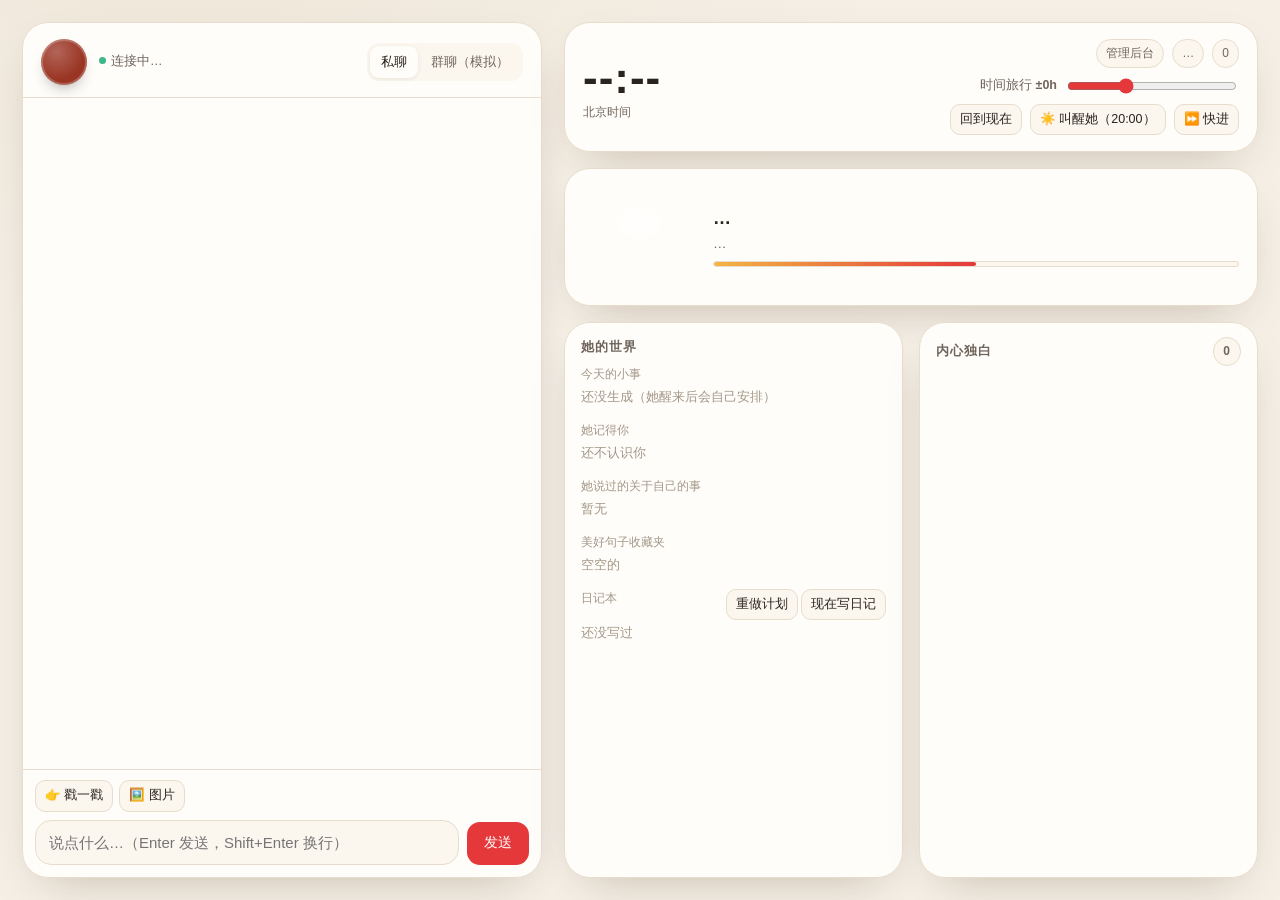
==== commit 7ec5fb17: "Make personas first-class and open Anima to plugin ecosystems Personas - No persona is built into th" ====
--- a/src/anima/web/static/index.html
+++ b/src/anima/web/static/index.html
@@ -3,7 +3,7 @@
 <head>
 <meta charset="utf-8">
 <meta name="viewport" content="width=device-width, initial-scale=1">
-<title>可乐 · Anima</title>
+<title>Anima</title>
 <link rel="icon" href="data:image/svg+xml,%3Csvg xmlns='http://www.w3.org/2000/svg' viewBox='0 0 64 64'%3E%3Ccircle cx='32' cy='32' r='30' fill='%23e5383b'/%3E%3Cpath d='M32 15l4.6 10.6 11.4 1-8.7 7.6 2.7 11.3L32 39.6l-10 5.9 2.7-11.3-8.7-7.6 11.4-1z' fill='%23fff'/%3E%3C/svg%3E">
 <style>
 :root {
@@ -35,10 +35,12 @@
 .chat { display: flex; flex-direction: column; min-height: 0; overflow: hidden; }
 .chat-head { display: flex; align-items: center; gap: 12px; padding: 16px 18px 12px; border-bottom: 1px solid var(--line); }
 .avatar { position: relative; width: 46px; height: 46px; flex: none; }
-.avatar svg { width: 100%; height: 100%; filter: drop-shadow(0 6px 10px rgba(229, 56, 59, .35)); }
+.avatar .face { width: 100%; height: 100%; border-radius: 50%; display: grid; place-items: center; color: #fff; font: 600 19px var(--serif, serif);
+  background: radial-gradient(circle at 34% 28%, rgba(255,255,255,.24), transparent 62%), var(--face, #9a3524); background-size: cover; background-position: center;
+  box-shadow: 0 8px 16px -8px rgba(0, 0, 0, .45), inset 0 0 0 2px rgba(255, 255, 255, .22); }
 .avatar .zzz { position: absolute; right: -10px; top: -12px; font-size: 13px; color: var(--ink3); display: none; animation: float 2.4s infinite; }
 body.asleep .avatar .zzz { display: block; }
-body.asleep .avatar svg { filter: grayscale(.4) brightness(.85); }
+body.asleep .avatar .face { filter: grayscale(.4) brightness(.85); }
 @keyframes float { 0% { transform: translateY(4px); opacity: 0 } 40% { opacity: 1 } 100% { transform: translateY(-8px); opacity: 0 } }
 .wiggle { animation: wiggle .5s 2; }
 @keyframes wiggle { 0%, 100% { transform: rotate(0) } 25% { transform: rotate(-12deg) } 75% { transform: rotate(12deg) } }
@@ -60,6 +62,7 @@
 .row.me .bubble { background: linear-gradient(135deg, var(--cola2), var(--cola)); color: #fff; border-bottom-right-radius: 6px; }
 .bubble.sticker { background: none !important; border: 0 !important; font-size: 40px; line-height: 1.1; padding: 0 4px; }
 .bubble .stk { font-size: 20px; margin-left: 2px; }
+.bubble .quote { font-size: 12px; color: var(--ink3); border-left: 2px solid var(--line); padding: 1px 0 1px 8px; margin: 1px 0 6px; white-space: nowrap; overflow: hidden; text-overflow: ellipsis; max-width: 260px; }
 .bubble img { max-width: 220px; border-radius: 12px; display: block; margin-top: 4px; }
 .speaker { font-size: 11.5px; color: var(--ink3); margin: 10px 4px 1px; text-align: right; }
 .speaker.left { text-align: left; }
@@ -148,15 +151,10 @@
   <section class="card chat">
     <header class="chat-head">
       <div class="avatar" id="avatar">
-        <svg viewBox="0 0 64 64" aria-hidden="true">
-          <defs><radialGradient id="g" cx="35%" cy="30%" r="75%"><stop offset="0" stop-color="#c96a52"/><stop offset="1" stop-color="#9a3524"/></radialGradient></defs>
-          <circle cx="32" cy="32" r="30" fill="url(#g)"/>
-          <path d="M32 14l4.8 11 11.9 1.1-9 7.9 2.7 11.7L32 39.6l-10.4 6.1 2.7-11.7-9-7.9 11.9-1.1z" fill="#fff"/>
-          <circle cx="48" cy="15" r="3" fill="#f2b544"/>
-        </svg>
+        <div class="face" id="face"></div>
         <span class="zzz">z z</span>
       </div>
-      <div class="who"><b id="herName">可乐</b><small id="status"><span class="dot"></span>连接中…</small></div>
+      <div class="who"><b id="herName"></b><small id="status"><span class="dot"></span>连接中…</small></div>
       <div class="tabs"><button id="tabPrivate" class="on">私聊</button><button id="tabGroup">群聊（模拟）</button></div>
     </header>
     <div class="msgs" id="msgs" data-i18n-skip></div>
@@ -169,7 +167,7 @@
         <span class="preview" id="preview"></span>
       </div>
       <div class="line">
-        <textarea id="input" rows="1" placeholder="跟可乐说点什么…（Enter 发送，Shift+Enter 换行）"></textarea>
+        <textarea id="input" rows="1" placeholder="说点什么…（Enter 发送，Shift+Enter 换行）"></textarea>
         <button class="btn primary" id="send">发送</button>
       </div>
     </div>
@@ -221,7 +219,7 @@
   </section>
 </div>
 
-<script src="/static/i18n.js?v=2"></script>
+<script src="/static/i18n.js?v=5"></script>
 <script>
 const $ = (id) => document.getElementById(id);
 const S = { ws: null, state: null, chats: {}, mode: "private", msgs: {}, typing: {}, read: {}, image: null, imageName: "", traces: 0, traceList: [] };
@@ -267,7 +265,7 @@
     applyState(m.state); render();
   } else if (m.type === "state") { applyState(m.state); }
   else if (m.type === "user_message") { list(m.chat).push({ who: "me", speaker: m.speaker, text: m.text, kind: m.kind, image: m.image, id: m.id }); render(); }
-  else if (m.type === "bubble") { S.typing[m.chat] = false; list(m.chat).push({ who: "her", segments: m.segments, voice: m.voice, voice_url: m.voice_url, id: m.id }); render(); }
+  else if (m.type === "bubble") { S.typing[m.chat] = false; list(m.chat).push({ who: "her", segments: m.segments, voice: m.voice, voice_url: m.voice_url, id: m.id, quote: m.quote }); render(); }
   else if (m.type === "typing") { S.typing[m.chat] = m.on; renderTyping(); }
   else if (m.type === "read") { S.read[m.chat] = m.id; render(); }
   else if (m.type === "poke") { list(m.chat).push({ who: "sys", tpl: "{name} 戳了戳你" }); render(); $("avatar").classList.remove("wiggle"); void $("avatar").offsetWidth; $("avatar").classList.add("wiggle"); }
@@ -281,6 +279,12 @@
   document.documentElement.classList.toggle("day", !st.night);
   document.body.classList.toggle("asleep", st.life.availability === "asleep");
   $("herName").textContent = st.name;
+  document.title = `${st.name} · Anima`;
+  const face = $("face");
+  face.style.setProperty("--face", st.color || "#9a3524");
+  face.style.backgroundImage = st.avatar ? `url('${st.avatar}')` : "";
+  face.textContent = st.avatar ? "" : [...(st.name || "·")][0];
+  $("input").placeholder = t("跟{name}说点什么…（Enter 发送，Shift+Enter 换行）", { name: st.name });
   $("clock").innerHTML = `${st.time}<small>${esc(t("{date} · 北京时间{part}", { date: dateLabel(st.date), part: tr(st.part) }))}</small>`;
   $("status").innerHTML = `<span class="dot ${st.life.availability}"></span>${t(AV[st.life.availability])} · ${esc(st.life.activity)}`;
   $("activity").textContent = st.life.activity;
@@ -329,18 +333,19 @@
       html += `<div class="row me"><div class="bubble">${esc(it.text)}${img}</div></div>`;
       if (lastMine && it.id === lastMine.id && S.read[key] === it.id) html += `<div class="read">${t("已读")}</div>`;
     } else {
-      if (S.mode === "group" && lastSpeaker !== "__her") html += `<div class="speaker left">${esc(S.state?.name || "可乐")}</div>`;
+      if (S.mode === "group" && lastSpeaker !== "__her") html += `<div class="speaker left">${esc(herName())}</div>`;
       lastSpeaker = "__her";
       if (it.voice) {
         const bars = Array.from({ length: Math.min(14, 4 + Math.round(it.voice.length / 2)) }, (_, i) => `<b style="height:${6 + ((i * 7) % 11)}px"></b>`).join("");
         html += `<div class="row her"><div class="bubble voice" data-url="${it.voice_url || ""}" data-text="${esc(it.voice)}" title="${esc(it.voice)}">▶ <i>${bars}</i><small>${Math.max(1, Math.round(it.voice.length / 4))}″</small></div></div>`;
       } else {
-        const s = segHtml(it.segments || []);
-        html += `<div class="row her"><div class="bubble ${s.cls}">${s.html}</div></div>`;
+        const s = segHtml(it.segments || []), q = it.quote && items.find((x) => x.id === it.quote && x.who === "me");
+        const quoted = q ? `<div class="quote">${esc(q.speaker || "")}${q.speaker ? "：" : ""}${esc((q.text || "").slice(0, 40))}</div>` : "";
+        html += `<div class="row her"><div class="bubble ${q ? "" : s.cls}">${quoted}${s.html}</div></div>`;
       }
     }
   }
-  box.innerHTML = html || `<div class="sys">${S.mode === "group" ? esc(t("这是一个模拟群聊：换个名字发言，看看她什么时候会插话。@{name} 一定会回。", { name: S.state?.name || "可乐" })) : t("打个招呼吧")}</div>`;
+  box.innerHTML = html || `<div class="sys">${S.mode === "group" ? esc(t("这是一个模拟群聊：换个名字发言，看看她什么时候会插话。@{name} 一定会回。", { name: herName() })) : t("打个招呼吧")}</div>`;
   box.querySelectorAll(".voice").forEach((el) => el.onclick = () => play(el));
   renderTyping(); box.scrollTop = box.scrollHeight;
 }
